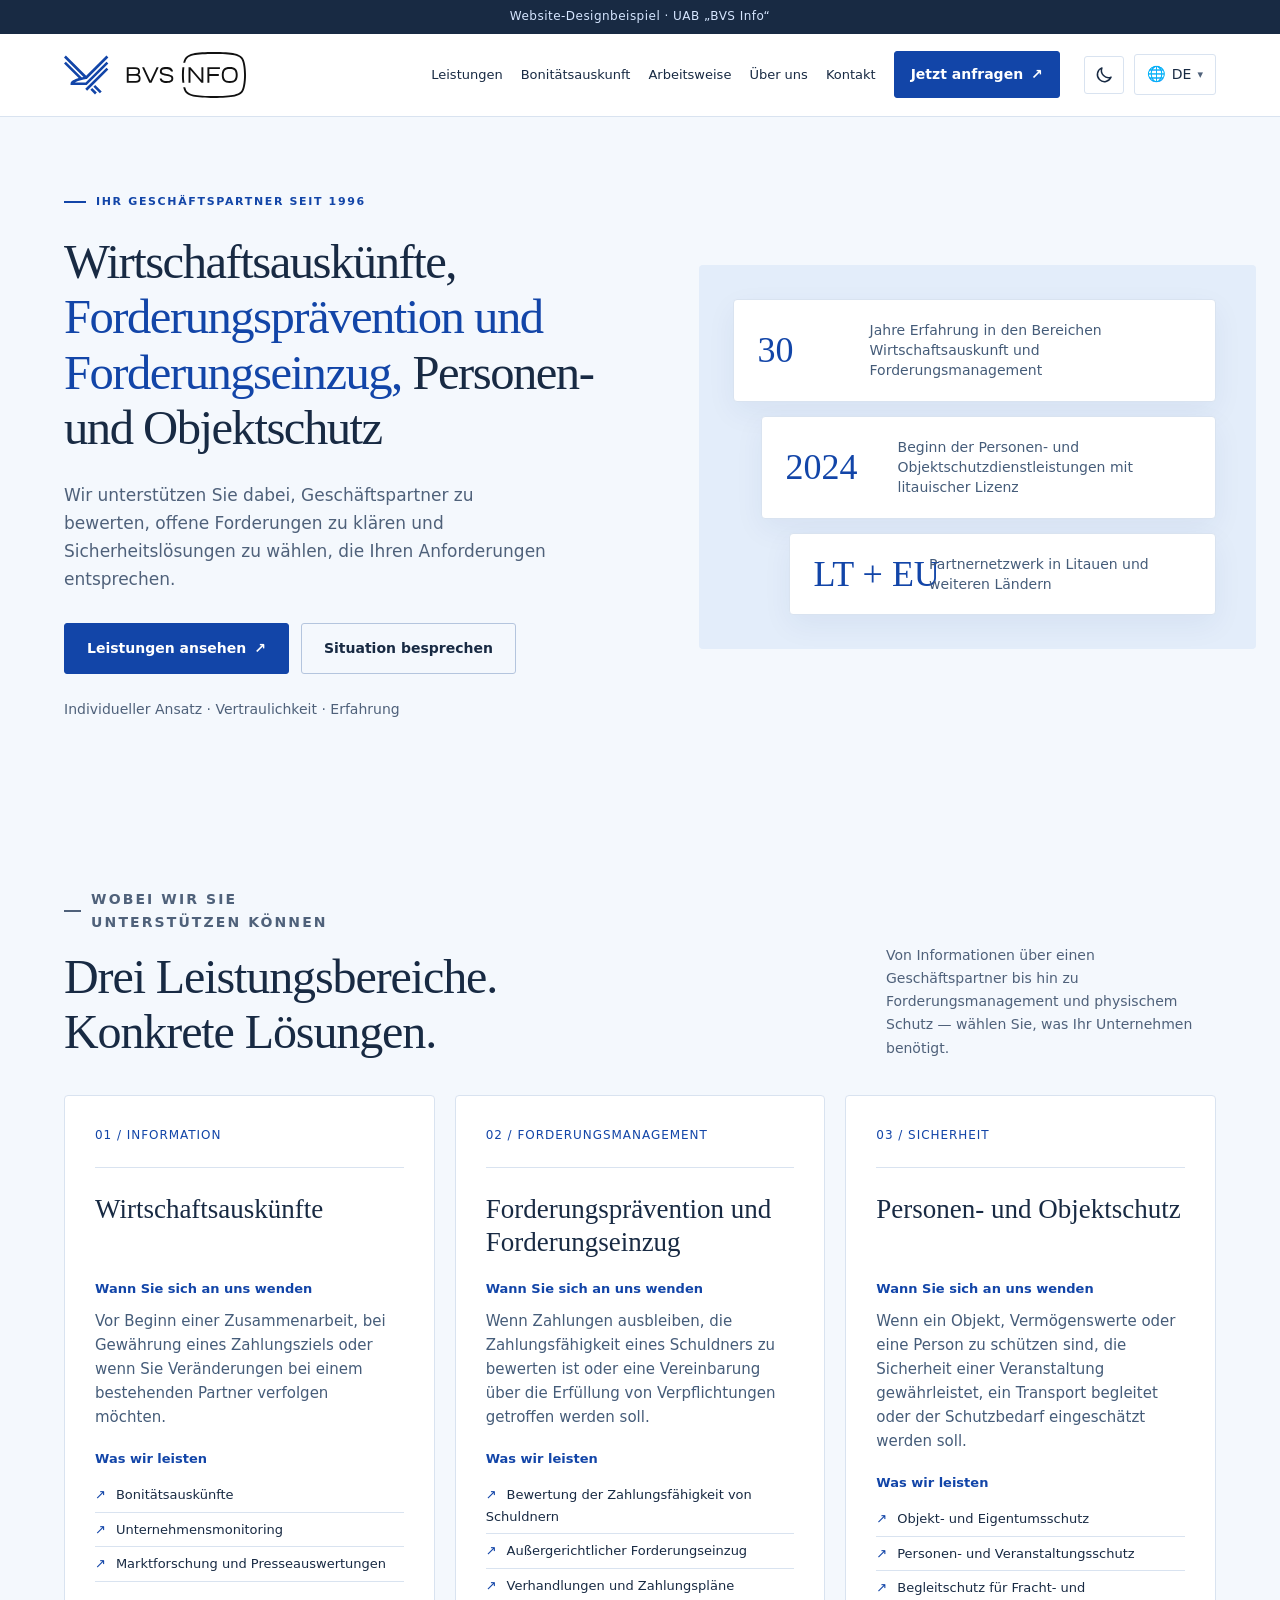
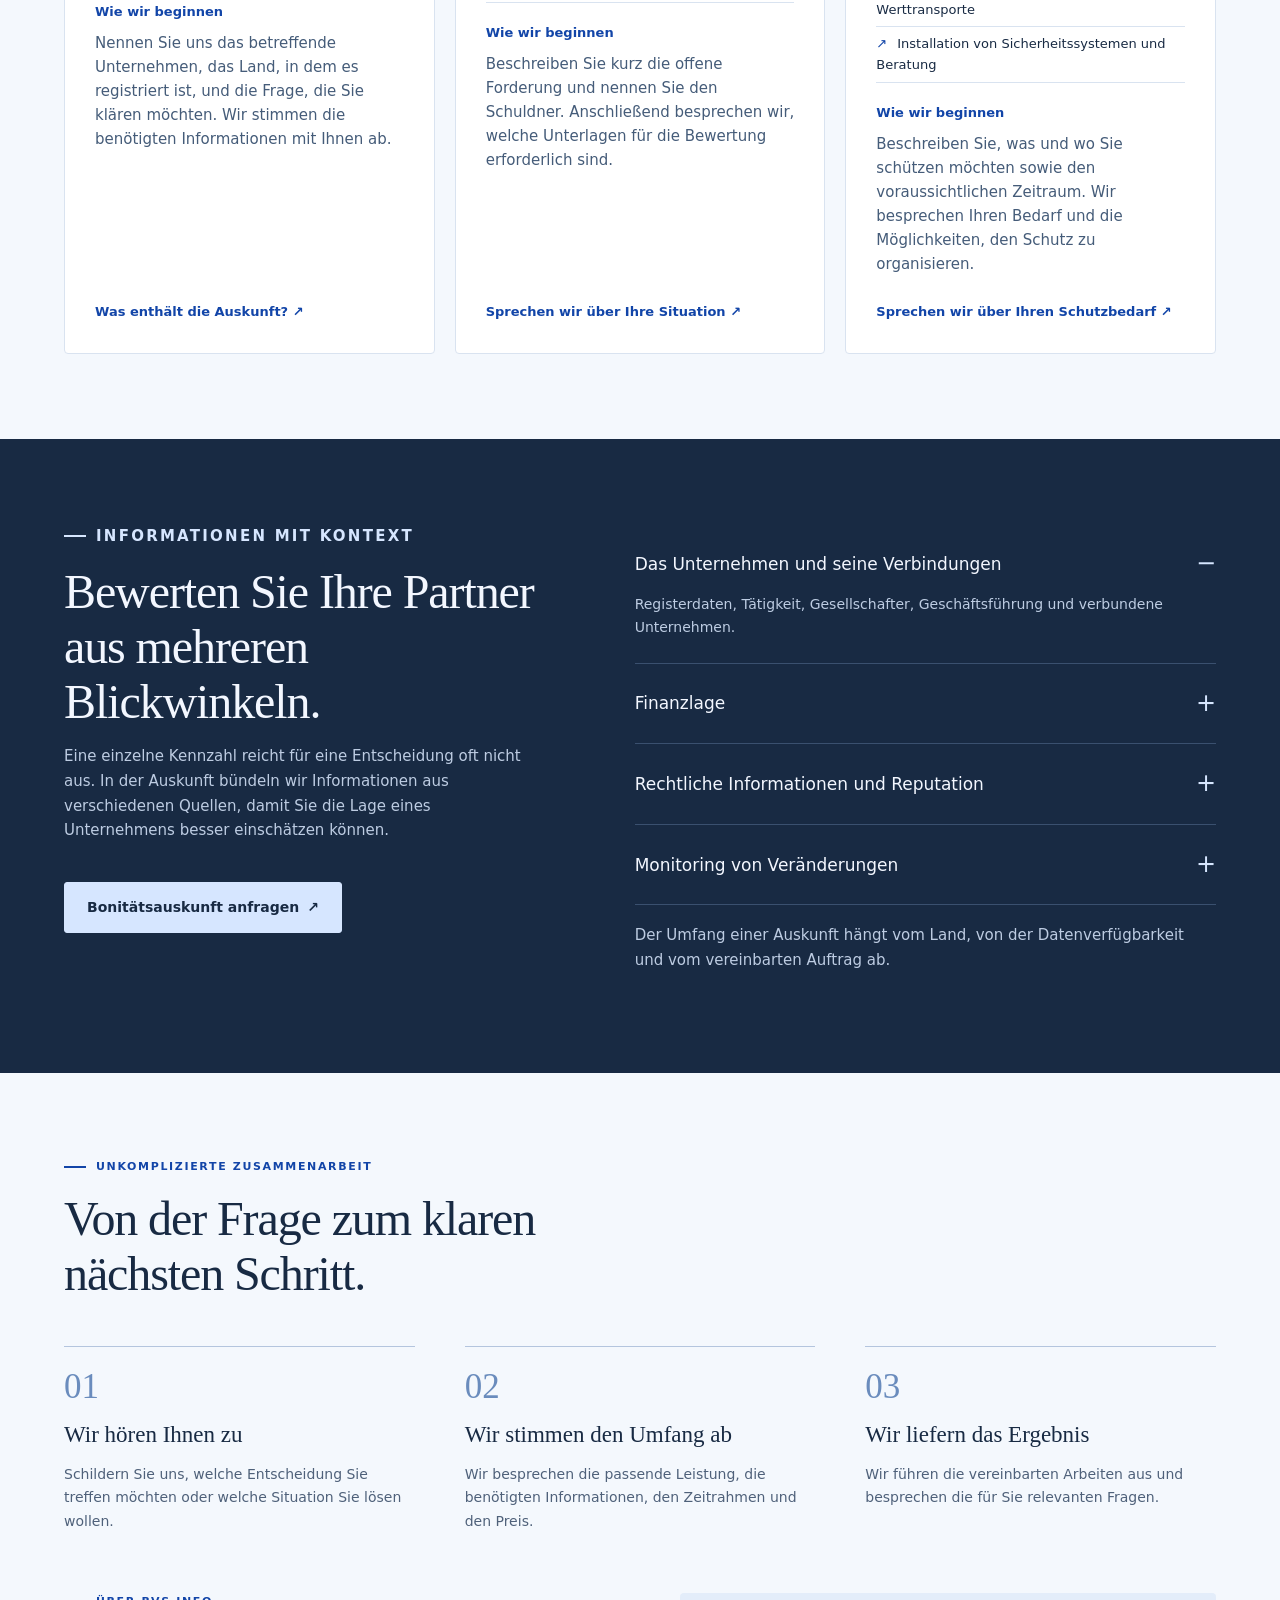
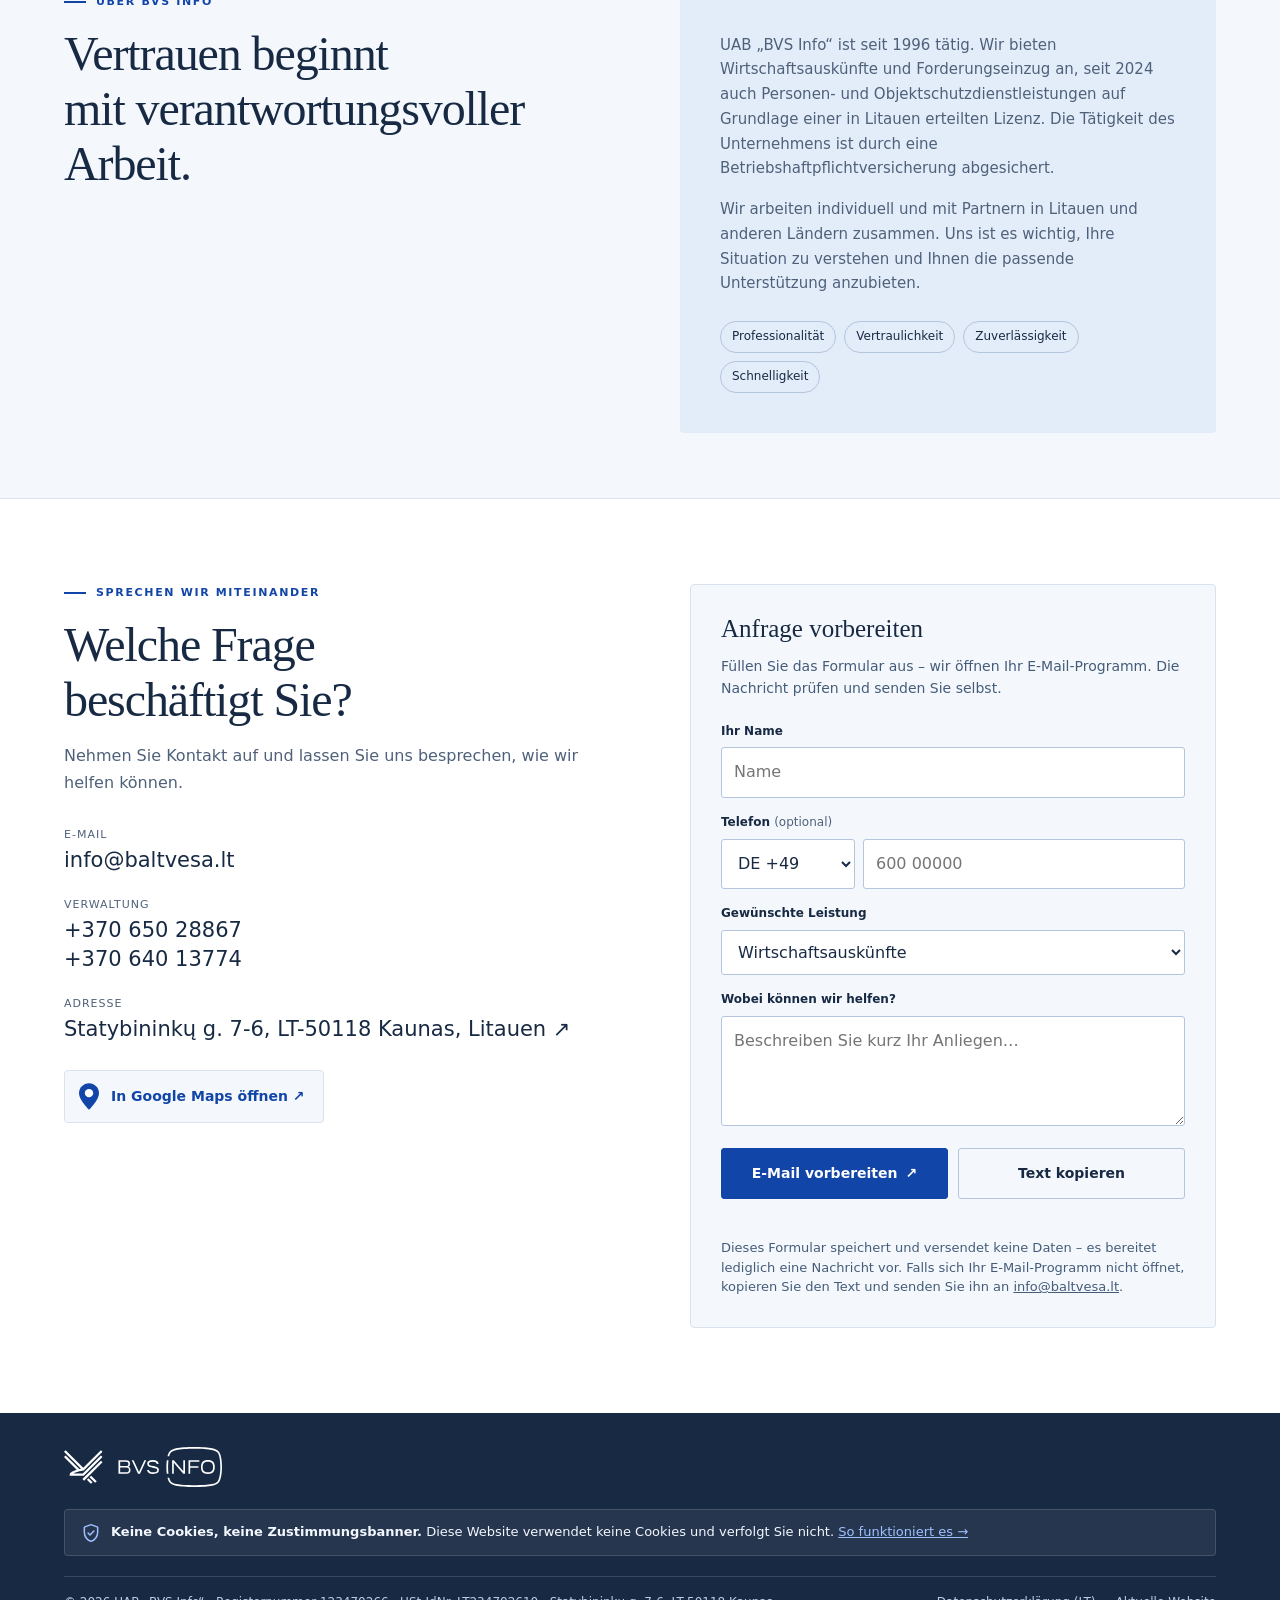
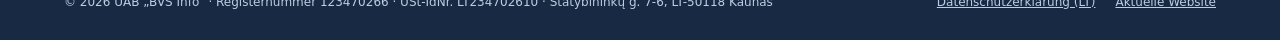
==== de/index.html @ 6291634a "BVS Info svetainės dizaino pavyzdys 11 kalbų, šviesi ir tamsi tema, statinė svetainė peržiūrai.  Co-" ====
<!doctype html>
<html lang="de">
<head>
  <meta charset="utf-8">
  <meta name="viewport" content="width=device-width, initial-scale=1">
  <title>BVS Info — Wirtschaftsauskünfte, Forderungseinzug, Sicherheitsdienste | Kaunas, Litauen</title>
  <meta name="description" content="UAB „BVS Info“ seit 1996: Bewertung von Geschäftspartnern, Forderungsprävention und außergerichtlicher Forderungseinzug, Personen- und Objektschutz. Kaunas, Litauen.">
  <!-- Kol tai dizaino pavyzdys, paieškos sistemoms neindeksuoti. Keliant į baltvesa.lt – ištrinti šią eilutę. -->
  <meta name="robots" content="noindex, nofollow">
  <link rel="canonical" href="https://baltvesa.lt/de/">
  <link rel="alternate" hreflang="lt" href="https://baltvesa.lt/">
  <link rel="alternate" hreflang="en" href="https://baltvesa.lt/en/">
  <link rel="alternate" hreflang="pl" href="https://baltvesa.lt/pl/">
  <link rel="alternate" hreflang="lv" href="https://baltvesa.lt/lv/">
  <link rel="alternate" hreflang="et" href="https://baltvesa.lt/et/">
  <link rel="alternate" hreflang="ru" href="https://baltvesa.lt/ru/">
  <link rel="alternate" hreflang="uk" href="https://baltvesa.lt/uk/">
  <link rel="alternate" hreflang="de" href="https://baltvesa.lt/de/">
  <link rel="alternate" hreflang="fr" href="https://baltvesa.lt/fr/">
  <link rel="alternate" hreflang="es" href="https://baltvesa.lt/es/">
  <link rel="alternate" hreflang="it" href="https://baltvesa.lt/it/">
  <link rel="alternate" hreflang="x-default" href="https://baltvesa.lt/">
  <meta name="theme-color" content="#1245a8">
  <meta property="og:type" content="website">
  <meta property="og:locale" content="de_DE">
  <meta property="og:site_name" content="BVS Info">
  <meta property="og:title" content="BVS Info — Klarheit für Ihre Geschäftsentscheidungen">
  <meta property="og:description" content="Wirtschaftsauskünfte, Forderungsprävention und Forderungseinzug, Personen- und Objektschutz. Individuelle Lösungen für Unternehmen seit 1996.">
  <meta property="og:url" content="https://baltvesa.lt/de/">
  <meta property="og:image" content="https://baltvesa.lt/img/og-image.png">
  <link rel="icon" type="image/svg+xml" href="../img/favicon.svg">
  <script>
    /* Tema nustatoma prieš įkeliant CSS, kad puslapis nemirgėtų: įsimintas pasirinkimas (localStorage) arba sistemos nustatymas. */
    (function () {
      var saved = null;
      try { saved = window.localStorage.getItem('bvs-theme'); } catch (e) {}
      var system = window.matchMedia && window.matchMedia('(prefers-color-scheme: dark)').matches ? 'dark' : 'light';
      document.documentElement.setAttribute('data-theme', saved === 'dark' || saved === 'light' ? saved : system);
    })();
  </script>
  <link rel="stylesheet" href="../css/style.css">
  <script type="application/ld+json">
  {
    "@context": "https://schema.org",
    "@type": "ProfessionalService",
    "name": "UAB „BVS Info“",
    "legalName": "BVS Info, UAB",
    "url": "https://baltvesa.lt/",
    "email": "info@baltvesa.lt",
    "telephone": ["+370 650 28867", "+370 640 13774"],
    "foundingDate": "1996-01-17",
    "taxID": "123470266",
    "vatID": "LT234702610",
    "address": {
      "@type": "PostalAddress",
      "streetAddress": "Statybininkų g. 7-6",
      "postalCode": "LT-50118",
      "addressLocality": "Kaunas",
      "addressCountry": "LT"
    },
    "geo": {
      "@type": "GeoCoordinates",
      "latitude": 54.920534,
      "longitude": 23.949636
    },
    "areaServed": "LT"
  }
  </script>
</head>
<body>
<a class="skip-link" href="#turinys">Zum Inhalt springen</a>

<!-- Pavyzdžio juosta. Pateikiant klientui galutinę versiją – ištrinti šį <div>. -->
<div class="demo">Website-Designbeispiel · UAB „BVS Info“</div>

<header class="site-header">
  <div class="wrap nav">
    <a class="brand" href="../" aria-label="BVS Info – zur Startseite">
      <img class="logo-light" src="../img/logo.svg" alt="BVS Info" width="237" height="60">
      <img class="logo-dark" src="../img/logo-white.svg" alt="BVS Info" width="237" height="60">
    </a>
    <nav id="navigation" aria-label="Hauptmenü">
      <a href="#paslaugos">Leistungen</a>
      <a href="#informacija">Bonitätsauskunft</a>
      <a href="#procesas">Arbeitsweise</a>
      <a href="#apie">Über uns</a>
      <a href="#kontaktai">Kontakt</a>
      <a class="btn" href="#inquiry">Jetzt anfragen <span aria-hidden="true">↗</span></a>
    </nav>
    <div class="nav-tools">
      <button class="theme" type="button" aria-label="Helles oder dunkles Design umschalten" title="Helles oder dunkles Design umschalten">
        <svg class="ico-moon" viewBox="0 0 24 24" aria-hidden="true" focusable="false"><path d="M20.5 14.5A8.5 8.5 0 0 1 9.5 3.5a8.5 8.5 0 1 0 11 11z" fill="none" stroke="currentColor" stroke-width="1.8" stroke-linejoin="round"/></svg>
        <svg class="ico-sun" viewBox="0 0 24 24" aria-hidden="true" focusable="false"><circle cx="12" cy="12" r="4.2" fill="none" stroke="currentColor" stroke-width="1.8"/><path d="M12 2.5v2.5M12 19v2.5M2.5 12H5M19 12h2.5M5.3 5.3l1.8 1.8M16.9 16.9l1.8 1.8M5.3 18.7l1.8-1.8M16.9 7.1l1.8-1.8" fill="none" stroke="currentColor" stroke-width="1.8" stroke-linecap="round"/></svg>
      </button>
      <details class="lang">
        <summary aria-label="Sprache auswählen"><span class="globe" aria-hidden="true">🌐</span> DE <span class="caret" aria-hidden="true">▾</span></summary>
        <ul>
          <li><a href="../" lang="lt" hreflang="lt">Lietuvių</a></li>
          <li><a href="../en/" lang="en" hreflang="en">English</a></li>
          <li><a href="../pl/" lang="pl" hreflang="pl">Polski</a></li>
          <li><a href="../lv/" lang="lv" hreflang="lv">Latviešu</a></li>
          <li><a href="../et/" lang="et" hreflang="et">Eesti</a></li>
          <li><a href="../ru/" lang="ru" hreflang="ru">Русский</a></li>
          <li><a href="../uk/" lang="uk" hreflang="uk">Українська</a></li>
          <li><a href="../de/" lang="de" hreflang="de" aria-current="page">Deutsch</a></li>
          <li><a href="../fr/" lang="fr" hreflang="fr">Français</a></li>
          <li><a href="../es/" lang="es" hreflang="es">Español</a></li>
          <li><a href="../it/" lang="it" hreflang="it">Italiano</a></li>
        </ul>
      </details>
      <button class="menu" type="button" aria-expanded="false" aria-controls="navigation">
        Menü <span aria-hidden="true">☰</span>
      </button>
    </div>
  </div>
</header>

<main id="turinys">
  <div class="wrap">
    <div class="hero">
      <div>
        <p class="eyebrow">Ihr Geschäftspartner seit 1996</p>
        <h1>Wirtschaftsauskünfte, <em>Forderungsprävention und Forderungseinzug,</em> Personen- und Objektschutz</h1>
        <p class="lead">Wir unterstützen Sie dabei, Geschäftspartner zu bewerten, offene Forderungen zu klären und Sicherheitslösungen zu wählen, die Ihren Anforderungen entsprechen.</p>
        <div class="actions">
          <a class="btn" href="#paslaugos">Leistungen ansehen <span aria-hidden="true">↗</span></a>
          <a class="btn light" href="#kontaktai">Situation besprechen</a>
        </div>
        <p class="micro">Individueller Ansatz · Vertraulichkeit · Erfahrung</p>
      </div>

      <aside class="facts" aria-label="Fakten auf einen Blick">
        <div class="fact"><b>30</b><span>Jahre Erfahrung in den Bereichen Wirtschaftsauskunft und Forderungsmanagement</span></div>
        <div class="fact"><b>2024</b><span>Beginn der Personen- und Objektschutzdienstleistungen mit litauischer Lizenz</span></div>
        <div class="fact"><b>LT + EU</b><span>Partnernetzwerk in Litauen und weiteren Ländern</span></div>
      </aside>
    </div>
  </div>

  <section id="paslaugos" class="wrap">
    <div class="section-head">
      <div>
        <p class="eyebrow">Wobei wir Sie unterstützen können</p>
        <h2>Drei Leistungsbereiche.<br>Konkrete Lösungen.</h2>
      </div>
      <p>Von Informationen über einen Geschäftspartner bis hin zu Forderungsmanagement und physischem Schutz — wählen Sie, was Ihr Unternehmen benötigt.</p>
    </div>

    <div class="services">
      <article class="service">
        <span class="num">01 / INFORMATION</span>
        <h3>Wirtschaftsauskünfte</h3>
        <div class="service-part">
          <h4>Wann Sie sich an uns wenden</h4>
          <p>Vor Beginn einer Zusammenarbeit, bei Gewährung eines Zahlungsziels oder wenn Sie Veränderungen bei einem bestehenden Partner verfolgen möchten.</p>
        </div>
        <div class="service-part">
          <h4>Was wir leisten</h4>
          <ul>
            <li>Bonitätsauskünfte</li>
            <li>Unternehmensmonitoring</li>
            <li>Marktforschung und Presseauswertungen</li>
          </ul>
        </div>
        <div class="service-part">
          <h4>Wie wir beginnen</h4>
          <p>Nennen Sie uns das betreffende Unternehmen, das Land, in dem es registriert ist, und die Frage, die Sie klären möchten. Wir stimmen die benötigten Informationen mit Ihnen ab.</p>
        </div>
        <a href="#informacija">Was enthält die Auskunft? <span aria-hidden="true">↗</span></a>
      </article>

      <article class="service">
        <span class="num">02 / FORDERUNGSMANAGEMENT</span>
        <h3>Forderungsprävention und Forderungseinzug</h3>
        <div class="service-part">
          <h4>Wann Sie sich an uns wenden</h4>
          <p>Wenn Zahlungen ausbleiben, die Zahlungsfähigkeit eines Schuldners zu bewerten ist oder eine Vereinbarung über die Erfüllung von Verpflichtungen getroffen werden soll.</p>
        </div>
        <div class="service-part">
          <h4>Was wir leisten</h4>
          <ul>
            <li>Bewertung der Zahlungsfähigkeit von Schuldnern</li>
            <li>Außergerichtlicher Forderungseinzug</li>
            <li>Verhandlungen und Zahlungspläne</li>
          </ul>
        </div>
        <div class="service-part">
          <h4>Wie wir beginnen</h4>
          <p>Beschreiben Sie kurz die offene Forderung und nennen Sie den Schuldner. Anschließend besprechen wir, welche Unterlagen für die Bewertung erforderlich sind.</p>
        </div>
        <a href="#kontaktai" data-service="Forderungsprävention und Forderungseinzug">Sprechen wir über Ihre Situation <span aria-hidden="true">↗</span></a>
      </article>

      <article class="service">
        <span class="num">03 / SICHERHEIT</span>
        <h3>Personen- und Objektschutz</h3>
        <div class="service-part">
          <h4>Wann Sie sich an uns wenden</h4>
          <p>Wenn ein Objekt, Vermögenswerte oder eine Person zu schützen sind, die Sicherheit einer Veranstaltung gewährleistet, ein Transport begleitet oder der Schutzbedarf eingeschätzt werden soll.</p>
        </div>
        <div class="service-part">
          <h4>Was wir leisten</h4>
          <ul>
            <li>Objekt- und Eigentumsschutz</li>
            <li>Personen- und Veranstaltungsschutz</li>
            <li>Begleitschutz für Fracht- und Werttransporte</li>
            <li>Installation von Sicherheitssystemen und Beratung</li>
          </ul>
        </div>
        <div class="service-part">
          <h4>Wie wir beginnen</h4>
          <p>Beschreiben Sie, was und wo Sie schützen möchten sowie den voraussichtlichen Zeitraum. Wir besprechen Ihren Bedarf und die Möglichkeiten, den Schutz zu organisieren.</p>
        </div>
        <a href="#kontaktai" data-service="Sicherheitsdienstleistungen">Sprechen wir über Ihren Schutzbedarf <span aria-hidden="true">↗</span></a>
      </article>
    </div>
  </section>

  <section class="detail" id="informacija">
    <div class="wrap detail-grid">
      <div>
        <p class="eyebrow">Informationen mit Kontext</p>
        <h2>Bewerten Sie Ihre Partner<br>aus mehreren Blickwinkeln.</h2>
        <p>Eine einzelne Kennzahl reicht für eine Entscheidung oft nicht aus. In der Auskunft bündeln wir Informationen aus verschiedenen Quellen, damit Sie die Lage eines Unternehmens besser einschätzen können.</p>
        <a class="btn" href="#kontaktai" data-service="Wirtschaftsauskünfte">Bonitätsauskunft anfragen <span aria-hidden="true">↗</span></a>
      </div>
      <div>
        <details open>
          <summary>Das Unternehmen und seine Verbindungen</summary>
          <p>Registerdaten, Tätigkeit, Gesellschafter, Geschäftsführung und verbundene Unternehmen.</p>
        </details>
        <details>
          <summary>Finanzlage</summary>
          <p>Jahresabschlüsse, Kennzahlen und Bonitätsrating, die zusammen ein Gesamtbild der Zahlungsfähigkeit vermitteln.</p>
        </details>
        <details>
          <summary>Rechtliche Informationen und Reputation</summary>
          <p>Gerichtsverfahren, Vermögensarreste, Presseberichte und Informationen zu internationalen Sanktionen.</p>
        </details>
        <details>
          <summary>Monitoring von Veränderungen</summary>
          <p>In vereinbarten Abständen verfolgen wir Register-, Schulden- und andere relevante Veränderungen bei ausgewählten Unternehmen.</p>
        </details>
        <p class="fine-print">Der Umfang einer Auskunft hängt vom Land, von der Datenverfügbarkeit und vom vereinbarten Auftrag ab.</p>
      </div>
    </div>
  </section>

  <section id="procesas" class="wrap">
    <p class="eyebrow">Unkomplizierte Zusammenarbeit</p>
    <h2>Von der Frage zum klaren<br>nächsten Schritt.</h2>
    <ol class="process">
      <li class="step">
        <b aria-hidden="true">01</b>
        <h3>Wir hören Ihnen zu</h3>
        <p>Schildern Sie uns, welche Entscheidung Sie treffen möchten oder welche Situation Sie lösen wollen.</p>
      </li>
      <li class="step">
        <b aria-hidden="true">02</b>
        <h3>Wir stimmen den Umfang ab</h3>
        <p>Wir besprechen die passende Leistung, die benötigten Informationen, den Zeitrahmen und den Preis.</p>
      </li>
      <li class="step">
        <b aria-hidden="true">03</b>
        <h3>Wir liefern das Ergebnis</h3>
        <p>Wir führen die vereinbarten Arbeiten aus und besprechen die für Sie relevanten Fragen.</p>
      </li>
    </ol>
  </section>

  <section id="apie" class="wrap about">
    <div>
      <p class="eyebrow">Über BVS Info</p>
      <h2>Vertrauen beginnt<br>mit verantwortungsvoller Arbeit.</h2>
    </div>
    <div class="about-block">
      <p>UAB „BVS Info“ ist seit 1996 tätig. Wir bieten Wirtschaftsauskünfte und Forderungseinzug an, seit 2024 auch Personen- und Objektschutzdienstleistungen auf Grundlage einer in Litauen erteilten Lizenz. Die Tätigkeit des Unternehmens ist durch eine Betriebshaftpflichtversicherung abgesichert.</p>
      <p>Wir arbeiten individuell und mit Partnern in Litauen und anderen Ländern zusammen. Uns ist es wichtig, Ihre Situation zu verstehen und Ihnen die passende Unterstützung anzubieten.</p>
      <ul class="values" aria-label="Werte">
        <li>Professionalität</li>
        <li>Vertraulichkeit</li>
        <li>Zuverlässigkeit</li>
        <li>Schnelligkeit</li>
      </ul>
    </div>
  </section>

  <section class="contact" id="kontaktai">
    <div class="wrap contact-grid">
      <div>
        <p class="eyebrow">Sprechen wir miteinander</p>
        <h2>Welche Frage<br>beschäftigt Sie?</h2>
        <p class="muted">Nehmen Sie Kontakt auf und lassen Sie uns besprechen, wie wir helfen können.</p>
        <dl class="contact-list">
          <div>
            <dt>E-Mail</dt>
            <dd><a href="mailto:info@baltvesa.lt">info@baltvesa.lt</a></dd>
          </div>
          <div>
            <dt>Verwaltung</dt>
            <dd>
              <a href="tel:+37065028867">+370 650 28867</a><br>
              <a href="tel:+37064013774">+370 640 13774</a>
            </dd>
          </div>
          <div>
            <dt>Adresse</dt>
            <dd>
              <!-- Koordinatės iš baltvesa.lt kontaktų puslapio: paieška pagal adresą Google atveda į klaidingą vietą -->
              <a href="https://www.google.com/maps/search/?api=1&query=54.920534%2C23.949636" target="_blank" rel="noopener">Statybininkų g. 7-6, LT-50118 Kaunas, Litauen <span aria-hidden="true">↗</span></a>
            </dd>
          </div>
        </dl>
        <!-- Žemėlapis neįterpiamas (jokio Google kodo svetainėje) – tik nuoroda, atsidaranti naujame lange. -->
        <p class="map-link">
          <a href="https://www.google.com/maps/search/?api=1&query=54.920534%2C23.949636" target="_blank" rel="noopener" aria-label="Karte: Statybininkų g. 7-6, Kaunas">
            <svg viewBox="0 0 24 32" aria-hidden="true" focusable="false"><path d="M12 0C5.4 0 0 5.3 0 11.9 0 20.5 12 32 12 32s12-11.5 12-20.1C24 5.3 18.6 0 12 0z" fill="currentColor"/><circle cx="12" cy="12" r="5" fill="#fff"/></svg>
            <span>In Google Maps öffnen <span aria-hidden="true">↗</span></span>
          </a>
        </p>
      </div>

      <form class="form" id="inquiry" novalidate>
        <h3>Anfrage vorbereiten</h3>
        <p class="form-intro">Füllen Sie das Formular aus – wir öffnen Ihr E-Mail-Programm. Die Nachricht prüfen und senden Sie selbst.</p>

        <label for="f-name">Ihr Name</label>
        <input id="f-name" name="name" autocomplete="name" placeholder="Name" required maxlength="120">

        <label for="f-phone">Telefon <span class="optional">(optional)</span></label>
        <div class="phone-row">
          <select id="f-code" name="code" aria-label="Ländervorwahl">
            <option value="+370">LT +370</option>
            <option value="+371">LV +371</option>
            <option value="+372">EE +372</option>
            <option value="+48">PL +48</option>
            <option value="+380">UA +380</option>
            <option value="+44">UK +44</option>
            <option value="+49" selected>DE +49</option>
            <option value="+33">FR +33</option>
            <option value="+34">ES +34</option>
            <option value="+39">IT +39</option>
          </select>
          <input id="f-phone" name="phone" type="tel" inputmode="tel" autocomplete="tel-national" placeholder="600 00000" maxlength="20">
        </div>

        <label for="service">Gewünschte Leistung</label>
        <select id="service" name="service">
          <option>Wirtschaftsauskünfte</option>
          <option>Forderungsprävention und Forderungseinzug</option>
          <option>Sicherheitsdienstleistungen</option>
          <option>Sonstiges Anliegen</option>
        </select>

        <label for="f-message">Wobei können wir helfen?</label>
        <textarea id="f-message" name="message" placeholder="Beschreiben Sie kurz Ihr Anliegen…" required maxlength="5000"></textarea>

        <div class="form-actions">
          <button class="btn" type="submit">E-Mail vorbereiten <span aria-hidden="true">↗</span></button>
          <button class="btn light" type="button" id="copy-btn">Text kopieren</button>
        </div>
        <p id="form-status" role="status" aria-live="polite"></p>
        <small>Dieses Formular speichert und versendet keine Daten – es bereitet lediglich eine Nachricht vor. Falls sich Ihr E-Mail-Programm nicht öffnet, kopieren Sie den Text und senden Sie ihn an <a href="mailto:info@baltvesa.lt">info@baltvesa.lt</a>.</small>
      </form>
    </div>
  </section>
</main>

<footer class="site-footer">
  <div class="wrap footer">
    <img class="footer-logo" src="../img/logo-white.svg" alt="BVS Info" width="190" height="48">
    <p class="footer-note">
      <svg viewBox="0 0 24 24" aria-hidden="true" focusable="false"><path d="M12 2 4 5v6c0 5.2 3.4 10 8 11 4.6-1 8-5.8 8-11V5l-8-3z" fill="none" stroke="currentColor" stroke-width="1.8" stroke-linejoin="round"/><path d="m8.5 12 2.3 2.3L15.5 9.6" fill="none" stroke="currentColor" stroke-width="1.8" stroke-linecap="round" stroke-linejoin="round"/></svg>
      <span><strong>Keine Cookies, keine Zustimmungsbanner.</strong> Diese Website verwendet keine Cookies und verfolgt Sie nicht. <a href="https://baltvesa.lt/privatumo-politika.html" target="_blank" rel="noopener">So funktioniert es <span aria-hidden="true">→</span></a></span>
    </p>
    <div class="footer-row">
      <span class="footer-legal">© <span id="year">2026</span> UAB „BVS Info“ · Registernummer 123470266 · USt-IdNr. LT234702610 · Statybininkų g. 7-6, LT-50118 Kaunas</span>
      <nav aria-label="Weitere Links">
        <a href="https://baltvesa.lt/privatumo-politika.html" target="_blank" rel="noopener">Datenschutzerklärung (LT)</a>
        <a href="https://baltvesa.lt/" target="_blank" rel="noopener">Aktuelle Website</a>
      </nav>
    </div>
  </div>
</footer>

<script>
window.BVS_TEXT = {
  need: "Bitte geben Sie Ihren Namen ein und beschreiben Sie kurz Ihr Anliegen.",
  opening: "Ihr E-Mail-Programm wird geöffnet. Falls es sich nicht geöffnet hat, klicken Sie auf „Text kopieren“ und senden Sie die Nachricht an {email}.",
  copied: "Text kopiert. Fügen Sie ihn in eine E-Mail an {email} ein.",
  copyFail: "Automatisches Kopieren fehlgeschlagen. Markieren Sie den Text im Formular und kopieren Sie ihn manuell.",
  to: "An",
  subject: "Betreff",
  subjectPrefix: "Anfrage: ",
  greeting: "Sehr geehrte Damen und Herren,",
  regards: "Mit freundlichen Grüßen",
  tel: "Tel."
};
</script>
<script src="../js/main.js"></script>
</body>
</html>
---- css/style.css ----
/* ==========================================================================
   BVS Info – svetainės stiliai
   Spalvos ir pagrindiniai dydžiai nustatomi :root kintamaisiais.
   ========================================================================== */

:root {
  --ink: #182a43;        /* pagrindinis tekstas, tamsus fonas */
  --muted: #4f617a;      /* antrinis tekstas (kontrastas ≥ 5:1 ant --paper) */
  --blue: #1245a8;       /* firminė mėlyna iš logotipo */
  --blue-dark: #0d357f;
  --blue-pale: #d6e6ff;  /* šviesus akcentas tamsiame fone */
  --blue-tint: #e3edfa;  /* šviesiai mėlynas fonas (iliustracija, „Apie“, hover) */
  --blue-soft: #aec8ed;  /* dekoratyviniai stulpeliai */
  --blue-mid: #6a8cbd;   /* dideli proceso numeriai */
  --text-2: #455c79;     /* tekstas kortelėse ir formoje, tamsesnis už --muted */
  --paper: #f4f8fd;      /* puslapio fonas */
  --line: #d9e3f0;       /* linijos ir rėmeliai */
  --line-strong: #b4c5de;/* ryškesni rėmeliai: laukai, hover, žymos */
  --ink-line: #3a506f;   /* linijos tamsiame skyriuje */
  --ink-text: #bdcce2;   /* tekstas tamsiame skyriuje */
  --error: #b03a2e;
  --white: #fff;         /* kortelių ir galvutės paviršius (tamsioje temoje – tamsus) */
  --on-blue: #fff;       /* tekstas ant --blue mygtukų */
  --surface-dark: #182a43;   /* tamsus skyrius ir poraštė (abiejose temose) */
  --on-dark: #f3f7ff;
  --on-dark-muted: #bdcce2;
  --serif: Georgia, "Times New Roman", serif;
  /* Sisteminis šriftas: Windows – Segoe UI, Mac/iOS – San Francisco, Android – Roboto. Jokių išorinių užklausų. */
  --sans: "Segoe UI", system-ui, -apple-system, BlinkMacSystemFont, Roboto, "Helvetica Neue", Arial, sans-serif;
  --header-h: 82px;
}

/* Tamsi tema: įjungiama data-theme="dark" ant <html> (perjungiklis galvutėje arba sistemos nustatymas) */
html[data-theme="dark"] {
  --ink: #e8eef8;
  --muted: #a9b8cf;
  --text-2: #c3cfe0;
  --blue: #7ea6ff;
  --blue-dark: #a3c0ff;
  --blue-pale: #9fc0ff;
  --blue-tint: #16233a;
  --blue-soft: #35507f;
  --blue-mid: #8fa9d6;
  --paper: #0f1a2b;
  --line: #273853;
  --line-strong: #3b4e6e;
  --white: #172540;
  --on-blue: #0b1526;
  --surface-dark: #0a1322;
  --ink-line: #2a3a55;
  --ink-text: #bdcce2;
  --error: #ff8a80;
  color-scheme: dark;
}
html[data-theme="dark"] .fact,
html[data-theme="dark"] .service,
html[data-theme="dark"] .lang ul { box-shadow: none; }

* { box-sizing: border-box; }

html {
  scroll-behavior: smooth;
  scroll-padding-top: calc(var(--header-h) + 16px);
}

body {
  margin: 0;
  background: var(--paper);
  color: var(--ink);
  font: 16px/1.65 var(--sans);
  -webkit-font-smoothing: antialiased;
}

a { color: inherit; text-decoration: none; }
button, input, select, textarea { font: inherit; }
button { cursor: pointer; }
img { max-width: 100%; height: auto; }

:focus-visible {
  outline: 3px solid var(--blue);
  outline-offset: 3px;
  border-radius: 2px;
}

.wrap { width: min(1200px, 90%); margin: auto; }
.muted { color: var(--muted); }

/* Prieinamumas: nuoroda „Pereiti į turinį“ matoma tik su klaviatūra */
.skip-link {
  position: absolute;
  left: 12px;
  top: -60px;
  background: var(--surface-dark);
  color: var(--on-dark);
  padding: 10px 16px;
  border-radius: 4px;
  z-index: 100;
}
.skip-link:focus { top: 12px; }

/* Pavyzdžio juosta -------------------------------------------------------- */
.demo {
  background: var(--surface-dark);
  color: var(--blue-pale);
  text-align: center;
  font-size: 12px;
  padding: 7px 15px;
  letter-spacing: .04em;
}

/* Galvutė ------------------------------------------------------------------ */
.site-header {
  position: sticky;
  top: 0;
  z-index: 20;
  background: var(--white);
  border-bottom: 1px solid var(--line);
}

.nav {
  display: flex;
  align-items: center;
  gap: 24px;
  min-height: var(--header-h);
}

.brand { display: inline-flex; align-items: center; }
.brand img { height: 46px; width: auto; display: block; }
.brand .logo-dark { display: none; }
html[data-theme="dark"] .brand .logo-light { display: none; }
html[data-theme="dark"] .brand .logo-dark { display: block; }

.site-header nav {
  display: flex;
  align-items: center;
  gap: 30px;
  font-size: 14px;
  margin-left: auto;
  white-space: nowrap;
}
.site-header nav a:hover { color: var(--blue); text-decoration: underline; }
.site-header nav a.btn:hover { color: var(--on-blue); text-decoration: none; }

.nav-tools { display: flex; align-items: center; gap: 10px; flex-shrink: 0; }

.menu {
  display: none;
  background: none;
  border: 1px solid var(--line);
  border-radius: 3px;
  padding: 8px 12px;
  font-size: 14px;
}

/* Temos perjungiklis */
.theme {
  display: inline-flex;
  align-items: center;
  justify-content: center;
  width: 40px;
  height: 38px;
  background: var(--white);
  border: 1px solid var(--line);
  border-radius: 3px;
  color: var(--ink);
  padding: 0;
}
.theme:hover { border-color: var(--line-strong); color: var(--blue); }
.theme svg { width: 20px; height: 20px; }
.theme .ico-sun { display: none; }
html[data-theme="dark"] .theme .ico-sun { display: block; }
html[data-theme="dark"] .theme .ico-moon { display: none; }

/* Kalbų perjungiklis */
.lang { position: relative; }
.lang summary {
  list-style: none;
  cursor: pointer;
  display: inline-flex;
  align-items: center;
  gap: 6px;
  border: 1px solid var(--line);
  border-radius: 3px;
  padding: 8px 12px;
  font-size: 14px;
  background: var(--white);
  user-select: none;
}
.lang summary::-webkit-details-marker { display: none; }
.lang summary:hover { border-color: var(--line-strong); }
.lang .globe { font-size: 15px; line-height: 1; }
.lang .caret { font-size: 11px; color: var(--muted); }
.lang[open] .caret { transform: rotate(180deg); }
.lang ul {
  position: absolute;
  right: 0;
  top: calc(100% + 6px);
  margin: 0;
  padding: 6px 0;
  list-style: none;
  min-width: 170px;
  background: var(--white);
  border: 1px solid var(--line);
  border-radius: 4px;
  box-shadow: 0 12px 30px rgba(24, 42, 67, .14);
  z-index: 30;
}
.lang li a {
  display: block;
  padding: 9px 16px;
  font-size: 14px;
}
.lang li a:hover { background: var(--paper); color: var(--blue); }
.lang li a[aria-current] { font-weight: bold; color: var(--blue); }
.lang li a[aria-current]::after { content: ' ✓'; }

/* Mygtukai ----------------------------------------------------------------- */
.btn {
  display: inline-flex;
  align-items: center;
  justify-content: center;
  gap: 8px;
  border: 1px solid var(--blue);
  padding: 13px 22px;
  background: var(--blue);
  color: var(--on-blue);
  font-size: 14px;
  font-weight: 600;
  border-radius: 3px;
  transition: background .2s, transform .2s;
}
.btn:hover { background: var(--blue-dark); transform: translateY(-2px); }
.btn.light { background: transparent; color: var(--ink); border-color: var(--line-strong); }
.btn.light:hover { background: var(--blue-tint); }

/* Herojus ------------------------------------------------------------------ */
.hero {
  display: grid;
  grid-template-columns: 1.12fr 1fr;
  gap: 55px;
  padding: 76px 0 82px;
  align-items: center;
}

.eyebrow {
  text-transform: uppercase;
  letter-spacing: .15em;
  font-size: 11px;
  font-weight: 700;
  color: var(--blue);
  display: flex;
  align-items: center;
  gap: 10px;
  margin: 0;
}
.eyebrow::before { content: ''; width: 22px; height: 2px; background: currentColor; }

h1 {
  font: normal clamp(35px, 3.8vw, 51px)/1.14 var(--serif);
  letter-spacing: -1.5px;
  margin: 24px 0;
}
h1 em { font-style: normal; color: var(--blue); }

.lead { max-width: 490px; color: var(--muted); font-size: 17px; margin: 0 0 30px; }
.actions { display: flex; gap: 12px; flex-wrap: wrap; }
.micro { font-size: 14px; color: var(--muted); margin: 24px 0 0; }

/* Faktų kortelės herojaus dešinėje (vietoj iliustracijos) */
.facts {
  display: grid;
  gap: 14px;
  align-content: center;
  padding: 34px 0 34px 34px;
  position: relative;
  isolation: isolate;
}
.facts::before {
  content: '';
  position: absolute;
  inset: 0 -40px 0 0;
  background: var(--blue-tint);
  border-radius: 4px;
  z-index: -1;
}
.fact {
  display: flex;
  align-items: center;
  gap: 20px;
  background: var(--white);
  border: 1px solid var(--line);
  border-radius: 4px;
  padding: 20px 24px;
  box-shadow: 0 10px 30px rgba(24, 59, 112, .06);
}
.fact:nth-child(2) { margin-left: 28px; }
.fact:nth-child(3) { margin-left: 56px; }
.fact b {
  font: normal 36px/1 var(--serif);
  color: var(--blue);
  min-width: 92px;
  white-space: nowrap;
}
.fact span { font-size: 14px; line-height: 1.45; color: var(--text-2); }

/* Skyriai ------------------------------------------------------------------ */
section { padding: 85px 0; }
#procesas { padding-bottom: 45px; }
#apie { padding-bottom: 65px; }

.section-head {
  display: flex;
  justify-content: space-between;
  align-items: end;
  gap: 40px;
  margin-bottom: 35px;
}
.section-head p { max-width: 330px; color: var(--muted); font-size: 14px; margin: 0; }

h2 {
  font: normal clamp(33px, 4vw, 48px)/1.15 var(--serif);
  letter-spacing: -1.1px;
  margin: 15px 0 0;
}

/* Paslaugų kortelės */
.services { display: grid; grid-template-columns: repeat(3, 1fr); gap: 20px; }
.service {
  background: var(--white);
  border: 1px solid var(--line);
  padding: 30px;
  display: flex;
  flex-direction: column;
  border-radius: 4px;
  min-width: 0;               /* kad ilgas žodis neišplėstų grid stulpelio */
}
h1, h2, h3 { overflow-wrap: break-word; }
.service .num {
  color: var(--blue);
  font-size: 12px;
  letter-spacing: .08em;
  border-bottom: 1px solid var(--line);
  padding-bottom: 22px;
}
.service h3 { font: normal 27px/1.2 var(--serif); margin: 25px 0 0; min-height: 66px; }
.service-part { margin-top: 19px; }
.service-part h4 { font-size: 13px; margin: 0 0 9px; color: var(--blue); }
.service-part p { margin: 0; font-size: 15px; line-height: 1.6; color: var(--text-2); }
.service-part ul { padding: 0; margin: 0; list-style: none; font-size: 13px; }
.service-part li { padding: 6px 0; border-bottom: 1px solid var(--line); }
.service-part li::before { content: '↗'; margin-right: 10px; color: var(--blue); }
.service > a {
  margin-top: auto;
  padding-top: 25px;
  font-size: 13px;
  font-weight: bold;
  color: var(--blue);
}
.service > a:hover { text-decoration: underline; }

/* Tamsus skyrius – ataskaitos sudėtis */
.detail { background: var(--surface-dark); color: var(--on-dark); }
.detail-grid { display: grid; grid-template-columns: .9fr 1.1fr; gap: 95px; }
.detail .eyebrow { color: var(--blue-pale); }
.detail p { color: var(--on-dark-muted); font-size: 15px; }
.detail .btn {
  margin-top: 24px;
  background: var(--blue-pale);
  border-color: var(--blue-pale);
  color: var(--surface-dark);
}
.detail .btn:hover { background: var(--on-dark); }

.detail details { border-bottom: 1px solid var(--ink-line); padding: 20px 0; }
.detail summary {
  cursor: pointer;
  list-style: none;
  display: flex;
  justify-content: space-between;
  align-items: center;
  font-size: 17px;
}
.detail summary::-webkit-details-marker { display: none; }
.detail summary::after { content: '+'; font-size: 24px; color: var(--blue-pale); }
.detail details[open] summary::after { content: '−'; }
.detail details p { font-size: 14px; margin: 10px 0 3px; }
.fine-print { font-size: 12px; margin-top: 18px; }

/* Procesas */
.process {
  list-style: none;
  padding: 0;
  display: grid;
  grid-template-columns: repeat(3, 1fr);
  gap: 50px;
  margin: 45px 0 0;
}
.step { border-top: 1px solid var(--line-strong); padding-top: 20px; }
.step b { font: normal 35px var(--serif); color: var(--blue-mid); }
.step h3 { font: normal 23px var(--serif); margin: 15px 0; }
.step p { font-size: 14px; color: var(--muted); margin: 0; }

/* Apie */
.about { display: grid; grid-template-columns: 1fr 1fr; gap: 80px; padding-top: 15px; }
.about-block { background: var(--blue-tint); padding: 40px; border-radius: 4px; }
.about-block p { color: var(--muted); font-size: 15px; margin: 0 0 16px; }
.values { display: flex; flex-wrap: wrap; gap: 8px; margin: 25px 0 0; padding: 0; list-style: none; }
.values li { font-size: 12px; border: 1px solid var(--line-strong); padding: 5px 11px; border-radius: 20px; }

/* Kontaktai ---------------------------------------------------------------- */
.contact { background: var(--white); border-top: 1px solid var(--line); }
.contact-grid { display: grid; grid-template-columns: 1fr 1fr; gap: 100px; }

.contact-list { margin: 30px 0 0; }
.contact-list > div { margin-bottom: 20px; }
.contact-list dt {
  color: var(--muted);
  font-size: 11px;
  letter-spacing: .09em;
  text-transform: uppercase;
}
.contact-list dd { margin: 2px 0 0; font-size: 21px; line-height: 1.4; }
.contact-list dd a:hover { text-decoration: underline; }

/* Žemėlapio nuoroda (atsidaro naujame lange, jokio Google kodo svetainėje) */
.map-link { margin: 26px 0 0; }
.map-link a {
  display: inline-flex;
  align-items: center;
  gap: 12px;
  padding: 12px 18px 12px 14px;
  border: 1px solid var(--line);
  border-radius: 4px;
  background: var(--paper);
  color: var(--blue);
  font-size: 14px;
  font-weight: bold;
  transition: background .2s, border-color .2s;
}
.map-link a:hover { background: var(--blue-tint); border-color: var(--line-strong); }
.map-link svg { width: 20px; height: 27px; flex-shrink: 0; }

.form {
  background: var(--paper);
  padding: 30px;
  border: 1px solid var(--line);
  border-radius: 4px;
}
.form h3 { font: normal 25px var(--serif); margin: 0 0 12px; }
.form-intro { font-size: 14px; line-height: 1.6; color: var(--text-2); margin: 0 0 22px; }
.form label { display: block; font-size: 12px; font-weight: bold; margin: 15px 0 6px; }
.form label:first-of-type { margin-top: 0; }
.form .optional { font-weight: normal; color: var(--muted); }
.form input, .form textarea, .form select {
  display: block;
  width: 100%;
  padding: 11px 12px;
  border: 1px solid var(--line-strong);
  background: var(--white);
  border-radius: 3px;
  color: var(--ink);
}
.form input:user-invalid, .form textarea:user-invalid { border-color: var(--error); }
.phone-row { display: flex; gap: 8px; }
.phone-row select { width: auto; flex: 0 0 auto; padding-right: 28px; }
.phone-row input { flex: 1 1 auto; min-width: 0; }
.form textarea { min-height: 110px; resize: vertical; }
.form-actions { display: flex; gap: 10px; flex-wrap: wrap; margin-top: 22px; }
.form-actions .btn { flex: 1 1 180px; }
#form-status { font-size: 13px; color: var(--blue); margin: 12px 0 0; min-height: 1.2em; }
#form-status.error { color: var(--error); }
.form small { display: block; font-size: 13px; color: var(--text-2); margin-top: 12px; line-height: 1.5; }
.form small a { text-decoration: underline; }

/* Poraštė – tamsi abiejose temose, su baltu logotipu ----------------------- */
.site-footer { background: var(--surface-dark); color: var(--on-dark-muted); }
.footer { padding: 34px 0 28px; font-size: 12px; }
.footer-logo { display: block; height: 40px; width: auto; margin: 0 0 22px; }
.footer-note {
  display: flex;
  align-items: flex-start;
  gap: 10px;
  margin: 0 0 20px;
  padding: 12px 16px;
  background: rgba(255, 255, 255, .06);
  border: 1px solid rgba(255, 255, 255, .14);
  border-radius: 4px;
  font-size: 13px;
  line-height: 1.5;
  color: var(--on-dark);
}
.footer-note svg { width: 20px; height: 20px; flex-shrink: 0; color: #9fc0ff; margin-top: 1px; }
.footer-note a { color: #9fc0ff; text-decoration: underline; white-space: nowrap; }
.footer-row { display: flex; justify-content: space-between; gap: 20px; border-top: 1px solid rgba(255, 255, 255, .14); padding-top: 16px; }
.footer-legal { line-height: 1.6; }
.footer nav { display: flex; gap: 20px; font-size: 12px; flex-shrink: 0; }
.footer nav a { text-decoration: underline; color: var(--on-dark-muted); }
.footer nav a:hover { color: var(--on-dark); }

/* Judesio mažinimas -------------------------------------------------------- */
@media (prefers-reduced-motion: reduce) {
  html { scroll-behavior: auto; }
  .btn { transition: none; }
  .btn:hover { transform: none; }
}

/* Gulsčias telefonas (plotis iki 950 px, aukštis iki 500 px): mažesni tarpai, iliustracija nerodoma,
   kad pirmame ekrane tilptų antraštė ir mygtukai */
@media (max-height: 500px) and (orientation: landscape) and (max-width: 950px) {
  .demo { display: none; }
  :root { --header-h: 60px; }
  .brand img { height: 34px; }
  .hero { grid-template-columns: 1fr; padding: 24px 0 30px; gap: 20px; }
  .facts { display: none; }
  h1 { font-size: 30px; margin: 14px 0; }
  .lead { font-size: 15px; margin-bottom: 18px; }
  section { padding: 40px 0; }
}

/* Spausdinimas: tik turinys ir kontaktai, be navigacijos, iliustracijų ir formos */
@media print {
  .demo, .skip-link, .nav-tools, .theme, .site-header nav, .actions, .micro,
  .form, .map-link svg, .footer-note svg { display: none !important; }
  .site-header { position: static; border-bottom: 1px solid #000; }
  body { background: #fff; color: #000; font-size: 11pt; line-height: 1.45; }
  .wrap { width: 100%; }
  section, .hero { padding: 18pt 0; }
  .hero, .services, .process, .about, .contact-grid, .detail-grid { display: block; }
  .service, .step { break-inside: avoid; margin-bottom: 12pt; }
  .service { border: 1px solid #999; }
  .detail { background: none; color: #000; }
  .detail p, .detail .eyebrow, .detail summary, .eyebrow, .muted, .service-part p,
  .step p, .about-block p, .contact-list dt, .footer { color: #000; }
  .detail .btn, .service > a { display: none; }
  .detail details { border-color: #999; }
  .about-block, .footer-note, .map-link a { background: none; border: 1px solid #999; }
  h1 { font-size: 24pt; } h2 { font-size: 18pt; }
  .contact-list dd { font-size: 12pt; }
  /* Nuorodų adresai – kad popieriuje būtų matyti, kur jos veda */
  .map-link a::after, .footer nav a::after { content: " (" attr(href) ")"; font-size: 9pt; color: #555; }
  .site-footer { background: none; color: #000; border-top: 1px solid #000; margin-top: 18pt; }
  .footer-logo { display: none; }
  .footer nav a, .footer-note a, .footer-note { color: #000; }
}

/* Dideli ekranai (2K/4K su įprastu masteliu): platesnis stulpelis, kad kraštai neliktų tušti */
@media (min-width: 1800px) {
  .wrap { width: min(1440px, 82%); }
  body { font-size: 17px; }
  h1 { font-size: clamp(51px, 2.9vw, 62px); }
  h2 { font-size: clamp(48px, 2.4vw, 56px); }
  .lead { max-width: 560px; font-size: 19px; }
  .fact b { font-size: 40px; }
  .service-part p, .service-part ul { font-size: 16px; }
}

/* 4K su 100 % masteliu (retas atvejis): dar platesnis stulpelis ir didesnis bazinis šriftas */
@media (min-width: 3000px) {
  .wrap { width: min(1800px, 78%); }
  body { font-size: 20px; }
  :root { --header-h: 96px; }
  .brand img { height: 56px; }
  .site-header nav, .btn, .lang summary { font-size: 17px; }
  .service h3 { font-size: 32px; }
  .service-part p, .service-part ul, .step p, .detail p, .about-block p { font-size: 18px; }
  .contact-list dd { font-size: 24px; }
}

/* Siauresnis darbalaukis: 6 meniu punktai, tema, kalba ir mygtukas turi tilpti vienoje eilutėje */
@media (max-width: 1400px) {
  .site-header nav { gap: 18px; font-size: 13px; }
  .site-header nav .btn { padding: 11px 16px; }
}

/* Planšetės ---------------------------------------------------------------- */
@media (max-width: 900px) {
  .menu { display: block; }
  .nav-tools { margin-left: auto; }
  .site-header nav {
    display: none;
    position: absolute;
    top: 100%;
    left: 0; right: 0;
    padding: 20px 5.5%;
    background: var(--white);
    border-bottom: 1px solid var(--line);
    box-shadow: 0 12px 30px rgba(24, 42, 67, .12);
    flex-direction: column;
    align-items: stretch;
    gap: 0;
  }
  .site-header nav.open { display: flex; }
  .site-header nav a { padding: 12px 0; border-bottom: 1px solid var(--line); font-size: 16px; }
  .site-header nav a.btn { margin-top: 14px; border-bottom: 0; }

  /* Stati planšetė: vienas stulpelis, iliustracija po tekstu, kad kortelė nebūtų suspausta */
  .hero { grid-template-columns: 1fr; gap: 36px; padding-top: 45px; }
  .facts { padding: 26px; }
  .facts::before { inset: 0; }
  .fact:nth-child(2), .fact:nth-child(3) { margin-left: 0; }
  .services { grid-template-columns: 1fr; gap: 15px; }
  .service h3 { min-height: 0; }
  .contact-grid { grid-template-columns: 1fr; gap: 40px; }
  .contact-grid > * { min-width: 0; }
  .service { padding: 22px; }
  .detail-grid, .contact-grid { gap: 40px; }
  .about { gap: 35px; }
}

/* Telefonai ---------------------------------------------------------------- */
@media (max-width: 680px) {
  :root { --header-h: 66px; }
  .wrap { width: 89%; }
  .brand img { height: 34px; }
  .nav-tools { gap: 6px; }
  .lang summary { padding: 8px 9px; gap: 4px; }
  .lang .caret { display: none; }
  .menu { padding: 8px 10px; }
  .theme { width: 38px; }

  .hero { grid-template-columns: 1fr; padding: 35px 0 40px; gap: 30px; }
  h1 { font-size: 37px; letter-spacing: -1px; }
  .lead { font-size: 16px; }
  .facts { padding: 18px; gap: 10px; }
  .fact { padding: 14px 16px; gap: 14px; }
  .fact b { font-size: 28px; min-width: 72px; }
  .fact span { font-size: 13px; }
  .actions .btn { flex: 1; white-space: nowrap; padding: 12px; }


  section { padding: 55px 0; }
  #procesas { padding-bottom: 30px; }
  #apie { padding-bottom: 50px; }
  .section-head { display: block; }
  .section-head p { margin-top: 20px; }

  .services, .detail-grid, .process, .about, .contact-grid { grid-template-columns: 1fr; }
  .services { gap: 15px; }
  .service h3 { min-height: 0; }
  .service-part { margin-top: 17px; }
  .service-part ul { font-size: 14px; }
  .detail-grid { gap: 25px; }
  .process { gap: 20px; }
  .about { gap: 25px; padding-top: 0; }
  .about-block { padding: 28px; }
  .contact-grid { gap: 35px; }
  .contact-list dd { font-size: 18px; }
  .form { padding: 24px; }

  .footer-row { flex-direction: column; gap: 10px; }
}
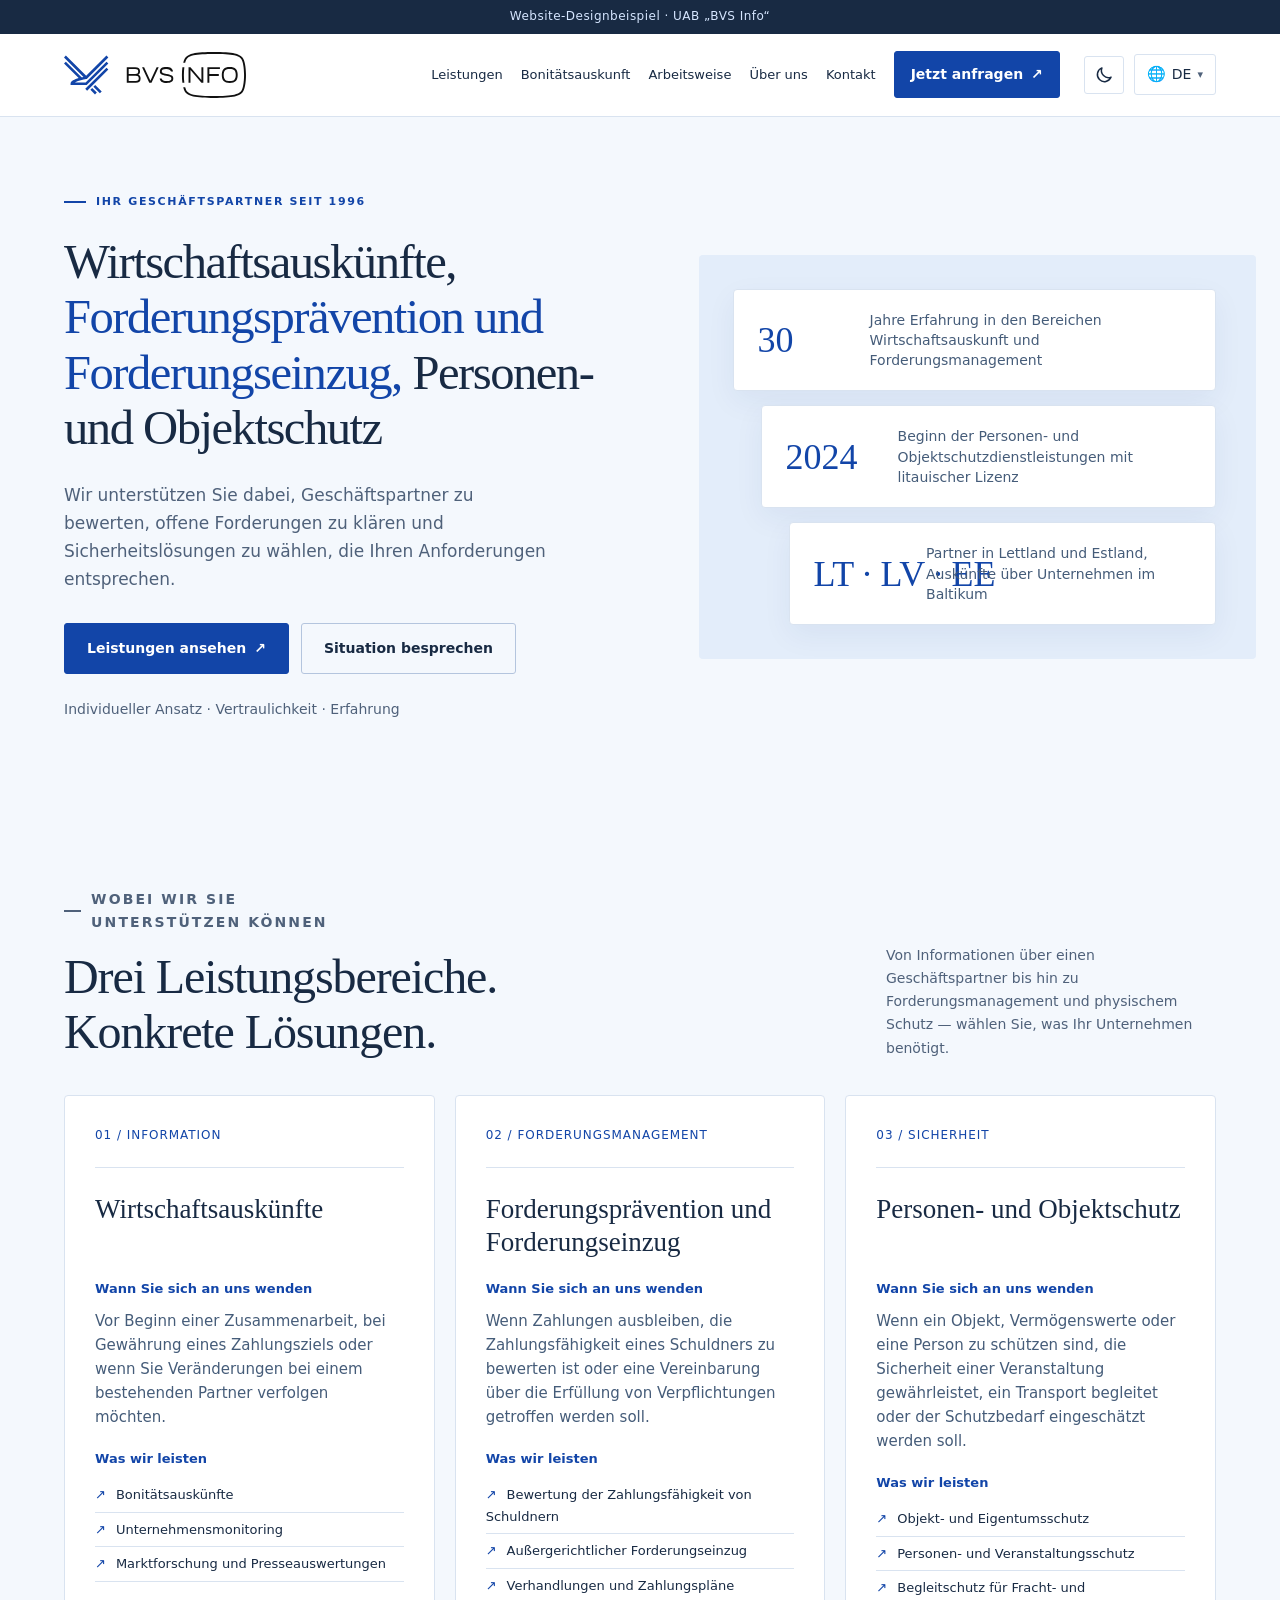
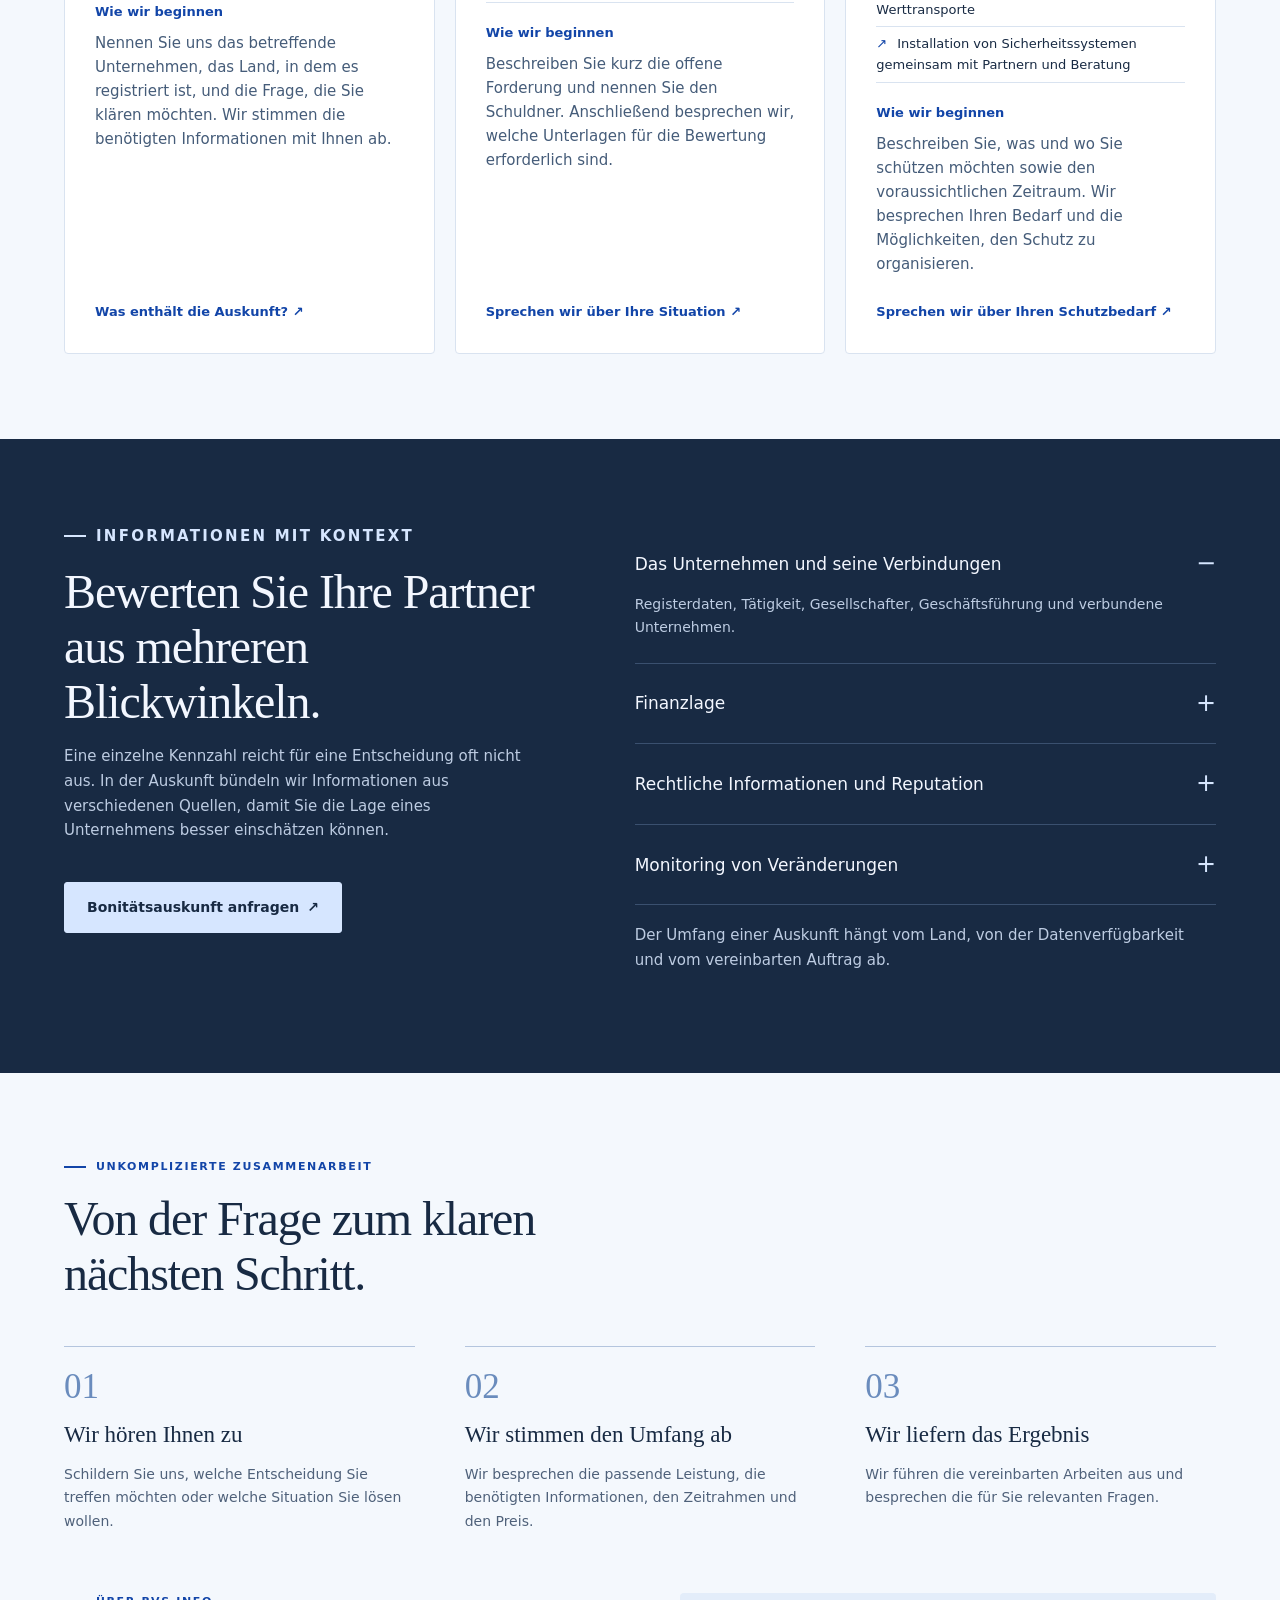
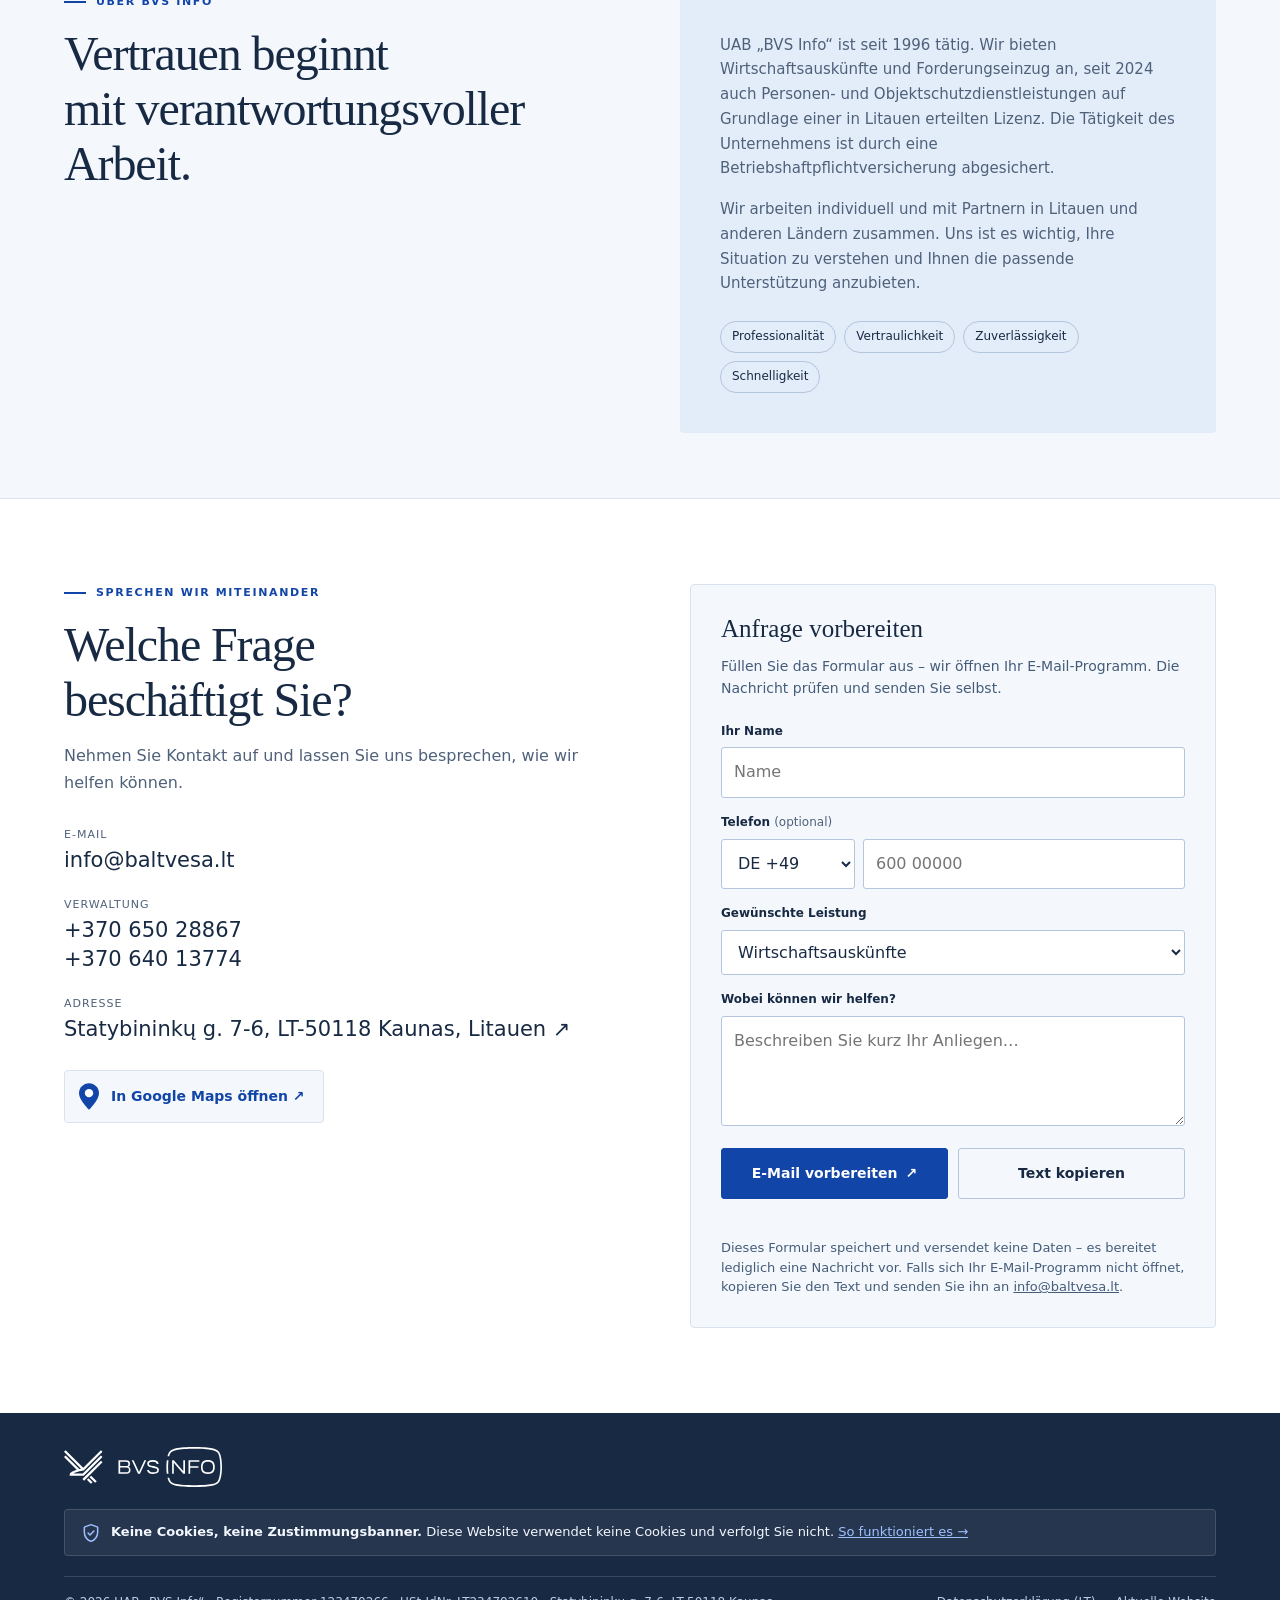
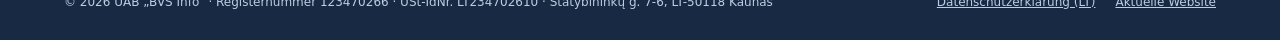
==== commit 7f6e1b1c: "Recenzijos pataisymai ir privatumo politikos puslapis - „LT · LV · EE“ vietoj „LT + EU“, partneriai " ====
--- a/de/index.html
+++ b/de/index.html
@@ -132,7 +132,7 @@
       <aside class="facts" aria-label="Fakten auf einen Blick">
         <div class="fact"><b>30</b><span>Jahre Erfahrung in den Bereichen Wirtschaftsauskunft und Forderungsmanagement</span></div>
         <div class="fact"><b>2024</b><span>Beginn der Personen- und Objektschutzdienstleistungen mit litauischer Lizenz</span></div>
-        <div class="fact"><b>LT + EU</b><span>Partnernetzwerk in Litauen und weiteren Ländern</span></div>
+        <div class="fact"><b>LT · LV · EE</b><span>Partner in Lettland und Estland, Auskünfte über Unternehmen im Baltikum</span></div>
       </aside>
     </div>
   </div>
@@ -204,7 +204,7 @@
             <li>Objekt- und Eigentumsschutz</li>
             <li>Personen- und Veranstaltungsschutz</li>
             <li>Begleitschutz für Fracht- und Werttransporte</li>
-            <li>Installation von Sicherheitssystemen und Beratung</li>
+            <li>Installation von Sicherheitssystemen gemeinsam mit Partnern und Beratung</li>
           </ul>
         </div>
         <div class="service-part">
@@ -371,12 +371,12 @@
     <img class="footer-logo" src="../img/logo-white.svg" alt="BVS Info" width="190" height="48">
     <p class="footer-note">
       <svg viewBox="0 0 24 24" aria-hidden="true" focusable="false"><path d="M12 2 4 5v6c0 5.2 3.4 10 8 11 4.6-1 8-5.8 8-11V5l-8-3z" fill="none" stroke="currentColor" stroke-width="1.8" stroke-linejoin="round"/><path d="m8.5 12 2.3 2.3L15.5 9.6" fill="none" stroke="currentColor" stroke-width="1.8" stroke-linecap="round" stroke-linejoin="round"/></svg>
-      <span><strong>Keine Cookies, keine Zustimmungsbanner.</strong> Diese Website verwendet keine Cookies und verfolgt Sie nicht. <a href="https://baltvesa.lt/privatumo-politika.html" target="_blank" rel="noopener">So funktioniert es <span aria-hidden="true">→</span></a></span>
+      <span><strong>Keine Cookies, keine Zustimmungsbanner.</strong> Diese Website verwendet keine Cookies und verfolgt Sie nicht. <a href="../privatumo-politika.html">So funktioniert es <span aria-hidden="true">→</span></a></span>
     </p>
     <div class="footer-row">
       <span class="footer-legal">© <span id="year">2026</span> UAB „BVS Info“ · Registernummer 123470266 · USt-IdNr. LT234702610 · Statybininkų g. 7-6, LT-50118 Kaunas</span>
       <nav aria-label="Weitere Links">
-        <a href="https://baltvesa.lt/privatumo-politika.html" target="_blank" rel="noopener">Datenschutzerklärung (LT)</a>
+        <a href="../privatumo-politika.html">Datenschutzerklärung (LT)</a>
         <a href="https://baltvesa.lt/" target="_blank" rel="noopener">Aktuelle Website</a>
       </nav>
     </div>
--- a/css/style.css
+++ b/css/style.css
@@ -497,6 +497,17 @@
 .footer nav a { text-decoration: underline; color: var(--on-dark-muted); }
 .footer nav a:hover { color: var(--on-dark); }
 
+/* Privatumo politikos puslapis --------------------------------------------- */
+.policy-back { margin-left: auto; padding: 10px 16px; }
+.policy { max-width: 760px; padding: 56px 0 72px; }
+.policy h1 { font-size: clamp(32px, 4vw, 44px); margin: 16px 0 8px; }
+.policy-meta { color: var(--muted); font-size: 14px; margin: 0 0 32px; }
+.policy section { padding: 22px 0; border-top: 1px solid var(--line); }
+.policy h2 { font-size: 24px; letter-spacing: -.4px; margin: 0 0 10px; }
+.policy p { color: var(--text-2); margin: 0 0 12px; }
+.policy a { color: var(--blue); text-decoration: underline; }
+.policy-todo { background: #fff1b8; color: #5c4400; padding: 1px 4px; border-radius: 3px; }
+
 /* Judesio mažinimas -------------------------------------------------------- */
 @media (prefers-reduced-motion: reduce) {
   html { scroll-behavior: auto; }
